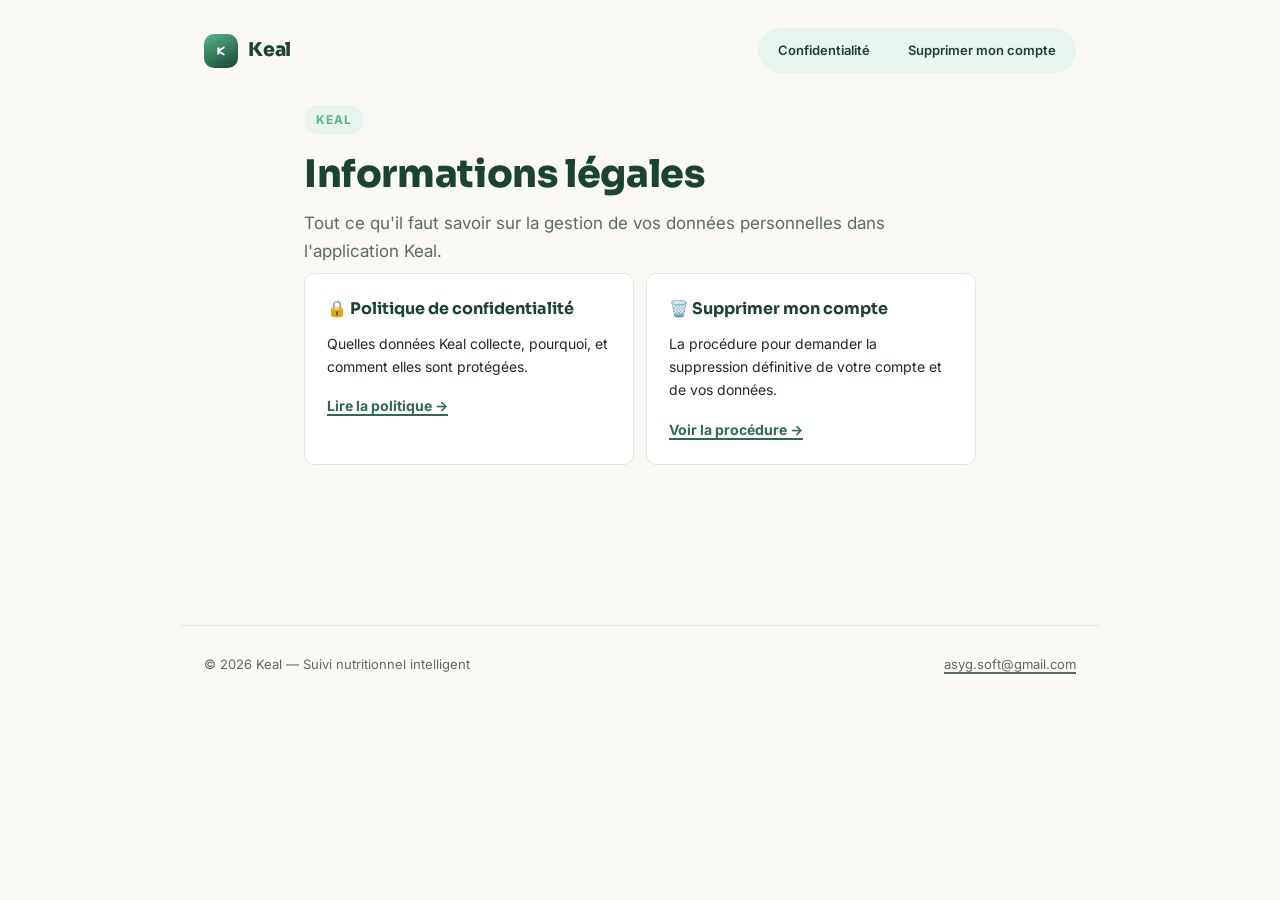
==== index.html @ 5d496281 "Add files via upload" ====
<!DOCTYPE html>
<html lang="fr">
<head>
<meta charset="UTF-8">
<meta name="viewport" content="width=device-width, initial-scale=1.0">
<title>Keal — Informations légales</title>
<meta name="description" content="Politique de confidentialité et suppression de compte pour l'application Keal.">
<link rel="stylesheet" href="style.css">
</head>
<body>

<header class="site-header">
  <a href="index.html" class="brand">
    <span class="brand-mark" aria-hidden="true">
      <svg width="18" height="18" viewBox="0 0 1024 1024">
        <rect x="305" y="300" width="108" height="424" rx="54" fill="#fff"/>
        <path d="M 359 512 L 665 312" stroke="#fff" stroke-width="108" stroke-linecap="round"/>
        <path d="M 359 512 L 665 712" stroke="#fff" stroke-width="108" stroke-linecap="round"/>
      </svg>
    </span>
    <span class="brand-name">Keal</span>
  </a>
  <nav class="header-nav">
    <a href="privacy.html">Confidentialité</a>
    <a href="delete-account.html">Supprimer mon compte</a>
  </nav>
</header>

<main>
  <span class="eyebrow">Keal</span>
  <h1 class="page-title">Informations légales</h1>
  <p class="lede">Tout ce qu'il faut savoir sur la gestion de vos données personnelles dans l'application Keal.</p>

  <section class="block">
    <div class="retain-grid">
      <div class="retain-card" style="padding:22px">
        <h4 style="font-size:16px;margin-bottom:10px">🔒 Politique de confidentialité</h4>
        <p style="font-size:14px;margin-bottom:14px">Quelles données Keal collecte, pourquoi, et comment elles sont protégées.</p>
        <a href="privacy.html" style="font-weight:700;font-size:14px">Lire la politique →</a>
      </div>
      <div class="retain-card" style="padding:22px">
        <h4 style="font-size:16px;margin-bottom:10px">🗑️ Supprimer mon compte</h4>
        <p style="font-size:14px;margin-bottom:14px">La procédure pour demander la suppression définitive de votre compte et de vos données.</p>
        <a href="delete-account.html" style="font-weight:700;font-size:14px">Voir la procédure →</a>
      </div>
    </div>
  </section>
</main>

<footer>
  <span>© 2026 Keal — Suivi nutritionnel intelligent</span>
  <span><a href="mailto:asyg.soft@gmail.com">asyg.soft@gmail.com</a></span>
</footer>

</body>
</html>
---- style.css ----
/* ============================================
   KEAL — Pages légales
   Palette officielle app + typographie sans-serif géométrique
   ============================================ */

@import url('https://fonts.googleapis.com/css2?family=Sora:wght@600;700;800&family=Inter:wght@400;500;600;700&display=swap');

:root {
  --cream: #FAF9F5;
  --card: #FFFFFF;
  --ink: #1F2A24;
  --ink-light: #5B6B62;
  --mint-dark: #1B4332;
  --mint: #2D6A4F;
  --mint-light: #52B788;
  --mint-pale: #E8F5EE;
  --orange: #F4A261;
  --line: #E9E5DA;
  --radius-lg: 24px;
  --radius-md: 16px;
  --radius-sm: 10px;
  --max-w: 720px;
}

* { box-sizing: border-box; }

html {
  scroll-behavior: smooth;
}

body {
  margin: 0;
  background: var(--cream);
  color: var(--ink);
  font-family: 'Inter', -apple-system, sans-serif;
  font-size: 16px;
  line-height: 1.65;
  -webkit-font-smoothing: antialiased;
}

h1, h2, h3 {
  font-family: 'Sora', 'Inter', sans-serif;
  color: var(--mint-dark);
  line-height: 1.25;
  letter-spacing: -0.01em;
}

a {
  color: var(--mint);
  text-decoration-thickness: 1.5px;
  text-underline-offset: 3px;
}
a:hover { color: var(--mint-dark); }
a:focus-visible, button:focus-visible {
  outline: 3px solid var(--mint-light);
  outline-offset: 2px;
  border-radius: 4px;
}

/* ── Header ── */
.site-header {
  display: flex;
  align-items: center;
  justify-content: space-between;
  max-width: 920px;
  margin: 0 auto;
  padding: 28px 24px 8px;
}
.brand {
  display: flex;
  align-items: center;
  gap: 10px;
  text-decoration: none;
}
.brand-mark {
  width: 34px;
  height: 34px;
  border-radius: 10px;
  background: linear-gradient(155deg, var(--mint-light), var(--mint-dark));
  display: flex;
  align-items: center;
  justify-content: center;
  flex-shrink: 0;
}
.brand-name {
  font-family: 'Sora', sans-serif;
  font-weight: 800;
  font-size: 19px;
  color: var(--mint-dark);
  letter-spacing: -0.01em;
}
.header-nav {
  display: flex;
  gap: 6px;
  background: var(--mint-pale);
  padding: 4px;
  border-radius: 999px;
}
.header-nav a {
  font-size: 13px;
  font-weight: 600;
  color: var(--mint-dark);
  text-decoration: none;
  padding: 8px 16px;
  border-radius: 999px;
  transition: background 0.15s ease;
}
.header-nav a:hover { background: rgba(255,255,255,0.6); }
.header-nav a.active { background: var(--mint); color: #fff; }

/* ── Layout ── */
main {
  max-width: var(--max-w);
  margin: 0 auto;
  padding: 24px 24px 80px;
}

.eyebrow {
  display: inline-block;
  font-size: 12px;
  font-weight: 700;
  letter-spacing: 0.08em;
  text-transform: uppercase;
  color: var(--mint-light);
  background: var(--mint-pale);
  padding: 5px 12px;
  border-radius: 999px;
  margin-bottom: 16px;
}

h1.page-title {
  font-size: clamp(28px, 5vw, 38px);
  font-weight: 800;
  margin: 0 0 10px;
}

.lede {
  font-size: 17px;
  color: var(--ink-light);
  margin: 0 0 8px;
}
.updated {
  font-size: 13px;
  color: var(--ink-light);
  margin: 0 0 36px;
}

/* ── TOC (privacy page) ── */
.toc {
  display: flex;
  flex-wrap: wrap;
  gap: 8px;
  margin: 0 0 44px;
  padding: 18px;
  background: var(--card);
  border: 1px solid var(--line);
  border-radius: var(--radius-md);
}
.toc a {
  font-size: 13px;
  font-weight: 600;
  text-decoration: none;
  color: var(--mint-dark);
  background: var(--mint-pale);
  padding: 7px 13px;
  border-radius: 999px;
}
.toc a:hover { background: var(--mint-light); color: #fff; }

/* ── Content sections ── */
section.block {
  margin-bottom: 40px;
  scroll-margin-top: 24px;
}
section.block h2 {
  font-size: 20px;
  font-weight: 700;
  margin: 0 0 14px;
  padding-bottom: 12px;
  border-bottom: 1px solid var(--line);
}
section.block h3 {
  font-size: 15px;
  font-weight: 700;
  margin: 22px 0 8px;
}
section.block p { margin: 0 0 14px; }
section.block ul { margin: 0 0 14px; padding-left: 20px; }
section.block li { margin-bottom: 6px; }

.data-table {
  width: 100%;
  border-collapse: collapse;
  margin: 16px 0 20px;
  font-size: 14px;
  background: var(--card);
  border: 1px solid var(--line);
  border-radius: var(--radius-sm);
  overflow: hidden;
}
.data-table th, .data-table td {
  text-align: left;
  padding: 10px 14px;
  border-bottom: 1px solid var(--line);
  vertical-align: top;
}
.data-table th {
  background: var(--mint-pale);
  color: var(--mint-dark);
  font-weight: 700;
  font-size: 12.5px;
  text-transform: uppercase;
  letter-spacing: 0.03em;
}
.data-table tr:last-child td { border-bottom: none; }

.callout {
  background: var(--card);
  border: 1px solid var(--line);
  border-left: 4px solid var(--mint-light);
  border-radius: var(--radius-sm);
  padding: 16px 18px;
  margin: 0 0 20px;
  font-size: 14.5px;
}
.callout.warm {
  border-left-color: var(--orange);
}
.callout strong { color: var(--mint-dark); }

/* ── Delete-account steps ── */
.steps {
  counter-reset: step;
  list-style: none;
  margin: 0 0 32px;
  padding: 0;
  display: flex;
  flex-direction: column;
  gap: 14px;
}
.steps li {
  counter-increment: step;
  background: var(--card);
  border: 1px solid var(--line);
  border-radius: var(--radius-md);
  padding: 18px 18px 18px 56px;
  position: relative;
  font-size: 15px;
}
.steps li::before {
  content: counter(step);
  position: absolute;
  left: 16px;
  top: 16px;
  width: 26px;
  height: 26px;
  border-radius: 50%;
  background: var(--mint);
  color: #fff;
  font-family: 'Sora', sans-serif;
  font-weight: 700;
  font-size: 13px;
  display: flex;
  align-items: center;
  justify-content: center;
}
.steps li strong { color: var(--mint-dark); }
.steps code {
  background: var(--mint-pale);
  padding: 2px 7px;
  border-radius: 5px;
  font-size: 13px;
}

.mail-cta {
  display: inline-flex;
  align-items: center;
  gap: 10px;
  background: var(--mint);
  color: #fff !important;
  text-decoration: none;
  font-weight: 700;
  font-size: 15px;
  padding: 14px 24px;
  border-radius: var(--radius-sm);
  margin: 4px 0 8px;
  transition: background 0.15s ease;
}
.mail-cta:hover { background: var(--mint-dark); }

.retain-grid {
  display: grid;
  grid-template-columns: 1fr 1fr;
  gap: 12px;
  margin: 0 0 20px;
}
.retain-card {
  background: var(--card);
  border: 1px solid var(--line);
  border-radius: var(--radius-sm);
  padding: 14px 16px;
}
.retain-card h4 {
  margin: 0 0 8px;
  font-size: 13px;
  font-family: 'Sora', sans-serif;
  color: var(--mint-dark);
}
.retain-card ul { margin: 0; padding-left: 16px; font-size: 13.5px; }
.retain-card li { margin-bottom: 4px; }
@media (max-width: 560px) {
  .retain-grid { grid-template-columns: 1fr; }
}

/* ── Footer ── */
footer {
  max-width: 920px;
  margin: 40px auto 0;
  padding: 28px 24px 40px;
  border-top: 1px solid var(--line);
  display: flex;
  justify-content: space-between;
  flex-wrap: wrap;
  gap: 10px;
  font-size: 13px;
  color: var(--ink-light);
}
footer a { color: var(--ink-light); }

@media (max-width: 640px) {
  .site-header { flex-direction: column; align-items: flex-start; gap: 14px; }
  .header-nav { align-self: stretch; }
  .header-nav a { flex: 1; text-align: center; }
}
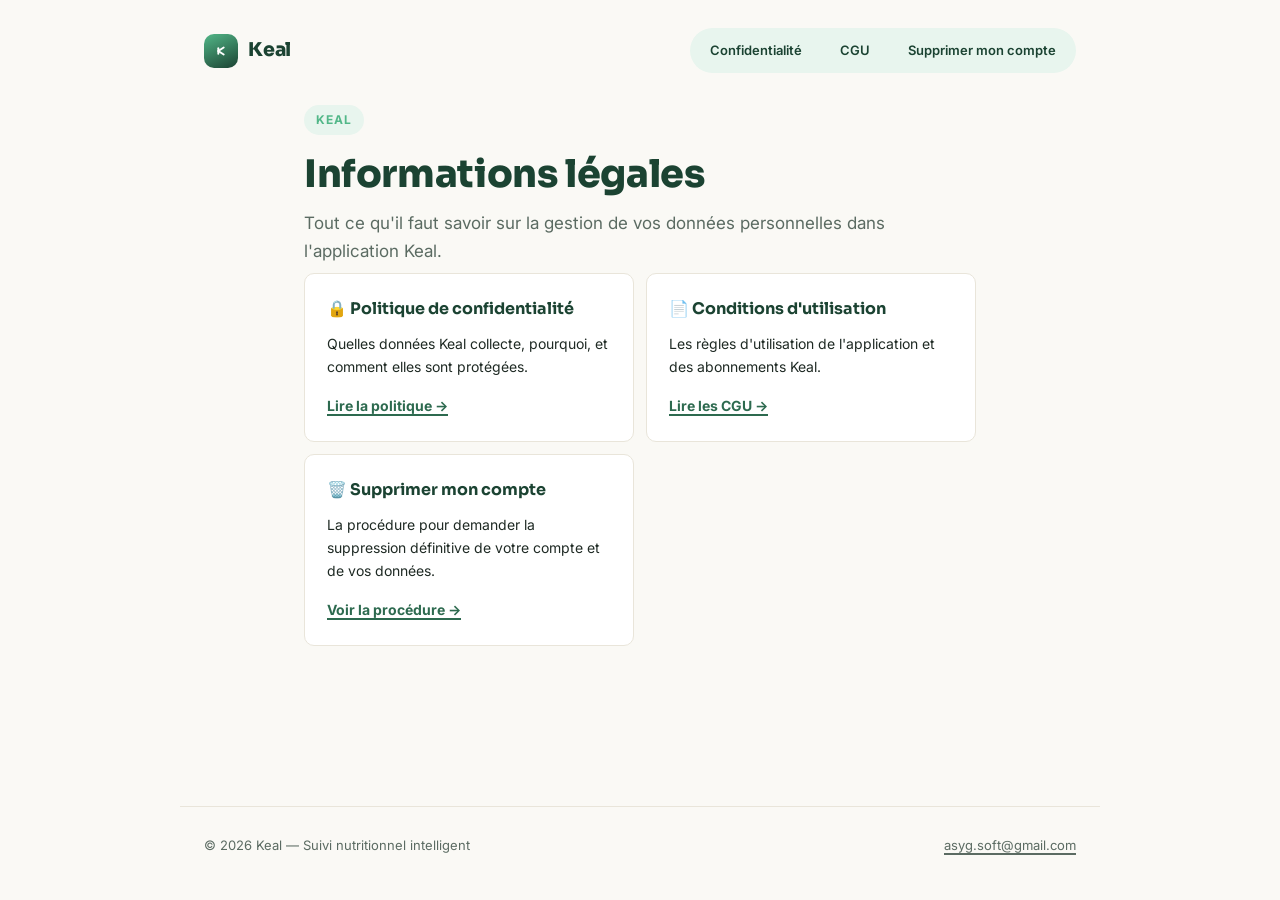
==== commit e17cf20e: "Update index.html" ====
--- a/index.html
+++ b/index.html
@@ -22,6 +22,7 @@
   </a>
   <nav class="header-nav">
     <a href="privacy.html">Confidentialité</a>
+    <a href="terms.html">CGU</a>
     <a href="delete-account.html">Supprimer mon compte</a>
   </nav>
 </header>
@@ -39,6 +40,11 @@
         <a href="privacy.html" style="font-weight:700;font-size:14px">Lire la politique →</a>
       </div>
       <div class="retain-card" style="padding:22px">
+        <h4 style="font-size:16px;margin-bottom:10px">📄 Conditions d'utilisation</h4>
+        <p style="font-size:14px;margin-bottom:14px">Les règles d'utilisation de l'application et des abonnements Keal.</p>
+        <a href="terms.html" style="font-weight:700;font-size:14px">Lire les CGU →</a>
+      </div>
+      <div class="retain-card" style="padding:22px">
         <h4 style="font-size:16px;margin-bottom:10px">🗑️ Supprimer mon compte</h4>
         <p style="font-size:14px;margin-bottom:14px">La procédure pour demander la suppression définitive de votre compte et de vos données.</p>
         <a href="delete-account.html" style="font-weight:700;font-size:14px">Voir la procédure →</a>
